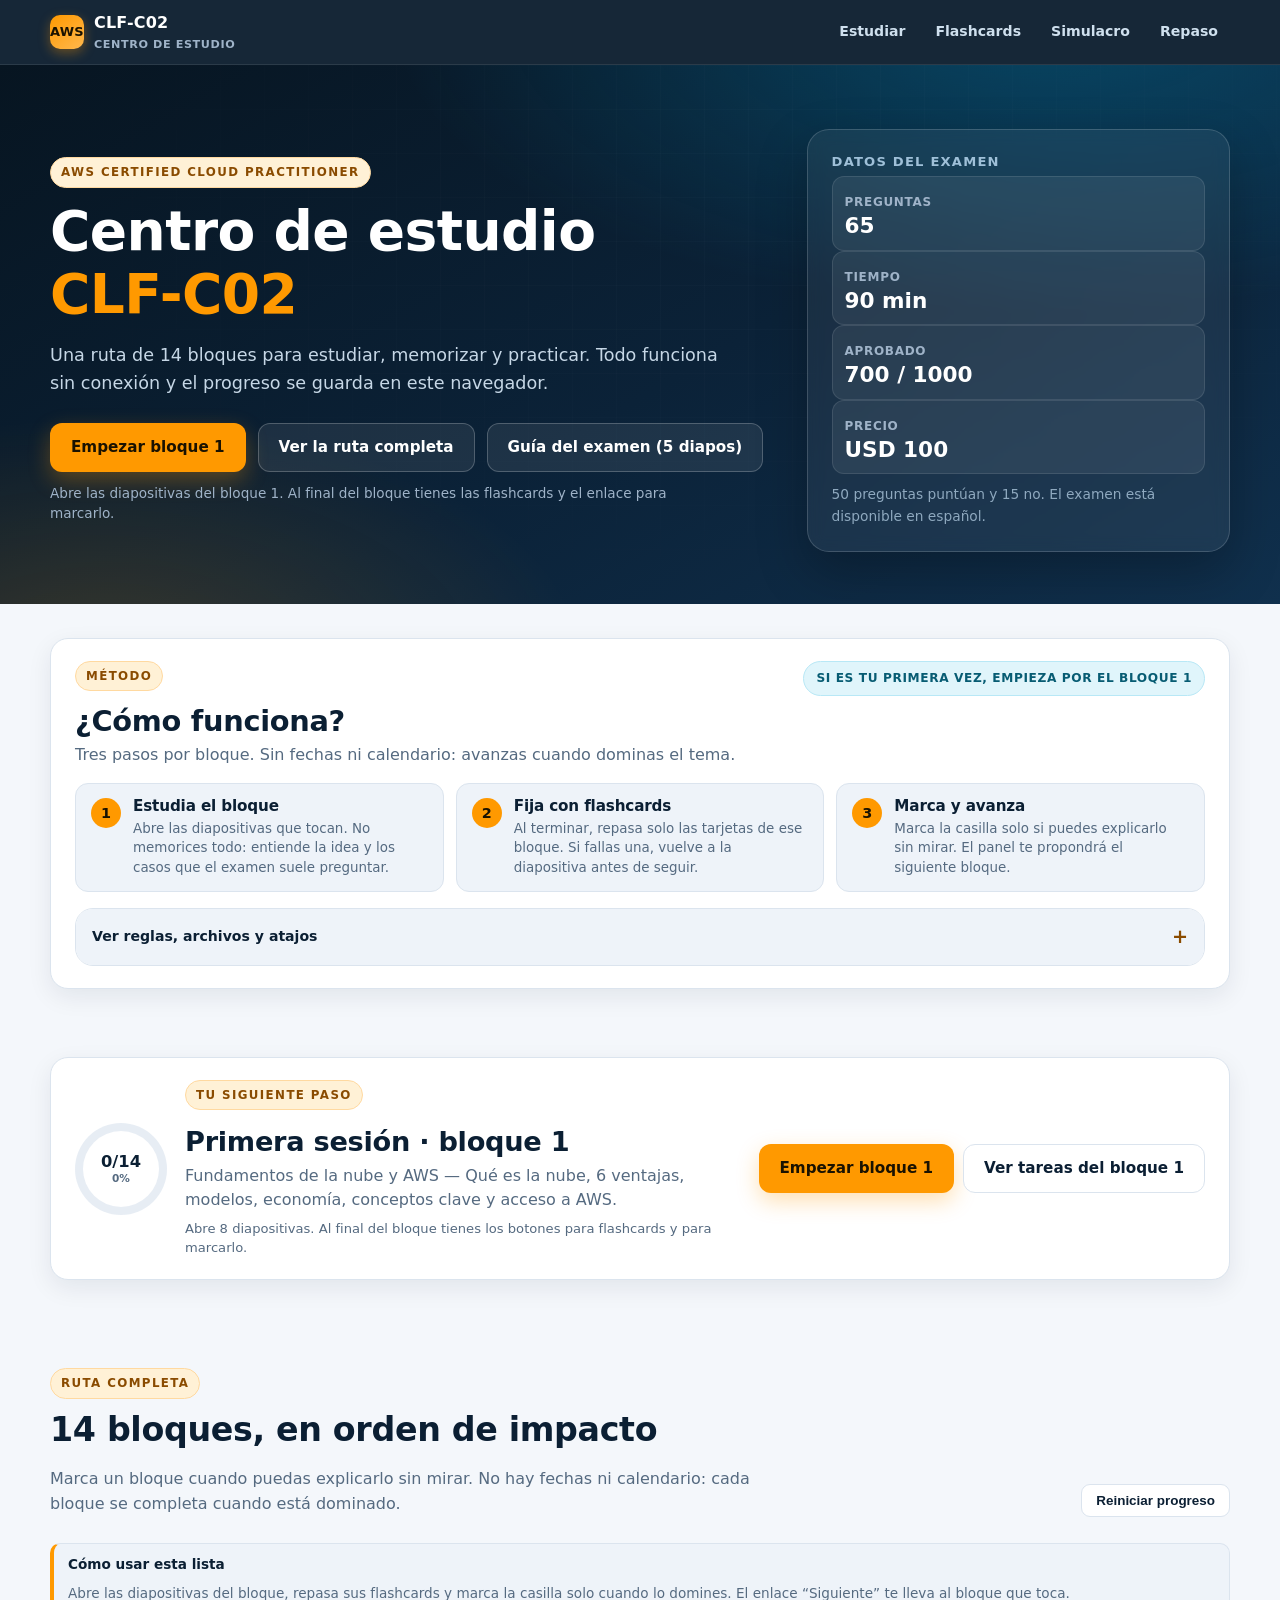
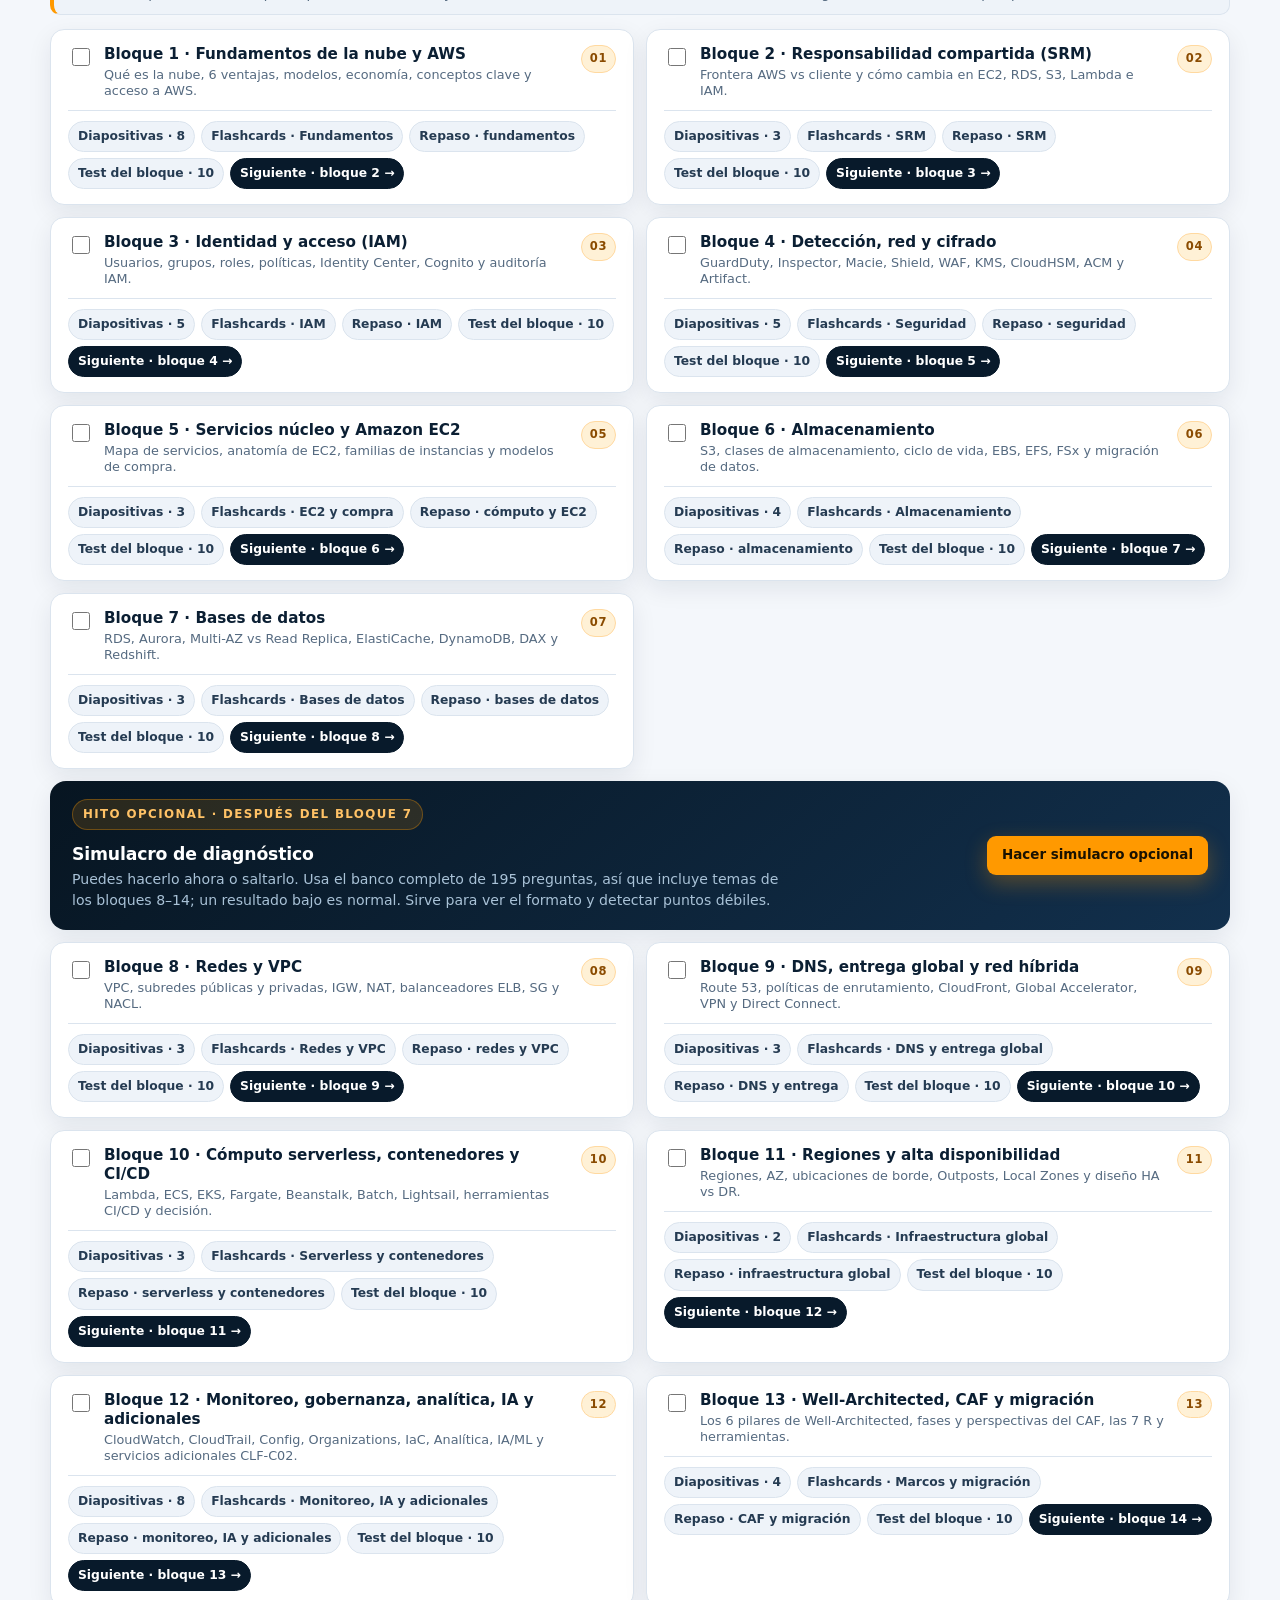
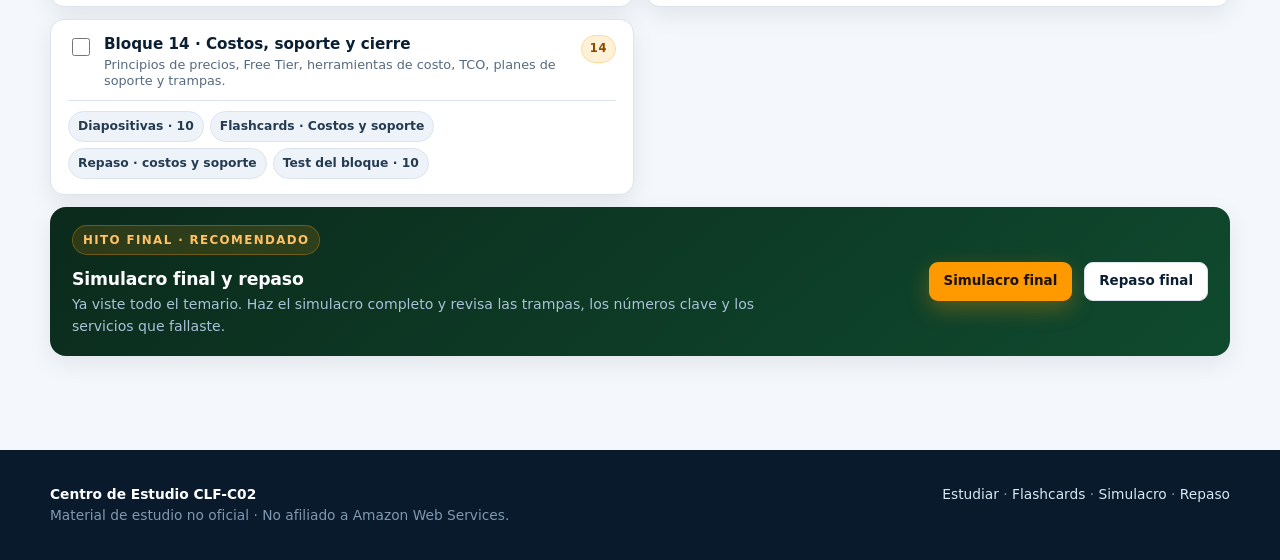
==== Inicio_Estudio_AWS.html @ 117352a3 "Centro de Estudio interactivo AWS Cloud Practitioner (CLF-C02)" ====
<!doctype html>
<html lang="es">
<head>
<meta charset="utf-8">
<meta name="viewport" content="width=device-width,initial-scale=1">
<meta http-equiv="refresh" content="0; url=contenido/index.html">
<title>Inicio · Centro de Estudio AWS Cloud Practitioner (CLF-C02)</title>
<link rel="stylesheet" href="contenido/assets/estilo.css?v=20261027d">
<script>
  window.location.replace('contenido/index.html');
</script>
</head>
<body>
<main class="container" style="min-height:80vh;display:flex;align-items:center;justify-content:center">
  <div class="card" style="max-width:520px;text-align:center;padding:36px 28px">
    <span class="pill orange" style="margin-bottom:12px">AWS Certified Cloud Practitioner · CLF-C02</span>
    <h1 style="font-size:1.6rem;margin:8px 0 10px">Centro de Estudio Interactivo</h1>
    <p class="muted" style="margin-bottom:20px">Abriendo el panel principal de estudio (14 bloques, 69 diapositivas, 156 flashcards, simulador de 195 preguntas y hoja de repaso)...</p>
    <a class="btn primary" href="contenido/index.html">Entrar al Centro de Estudio →</a>
  </div>
</main>
</body>
</html>
---- contenido/assets/estilo.css ----
/* ============================================================
   Centro de Estudio CLF-C02 · hoja de estilos compartida
   ============================================================ */
:root{
  --bg:#f4f7fb;
  --surface:#ffffff;
  --surface-2:#eef3f9;
  --ink:#0b1f33;
  --ink-2:#253b52;
  --muted:#556a80;
  --line:#dbe4ee;
  --navy:#081a2b;
  --navy-2:#0f2b45;
  --orange:#ff9900;
  --orange-soft:#fff1d6;
  --orange-ink:#8a4b00;
  --sky:#0099cc;
  --sky-soft:#e0f5fb;
  --green:#0f8a4b;
  --green-soft:#e5f7ec;
  --red:#c62828;
  --red-soft:#fdecec;
  --violet:#6d4aff;
  --violet-soft:#eeeaff;
  --shadow:0 8px 24px rgba(11,31,51,.08);
  --shadow-lg:0 24px 60px rgba(11,31,51,.16);
  --radius:18px;
  --radius-sm:12px;
  --max:1180px;
  --font:"Segoe UI",system-ui,-apple-system,"Helvetica Neue",Arial,sans-serif;
  --mono:"Cascadia Code","SFMono-Regular",Consolas,"Liberation Mono",monospace;
}
*{box-sizing:border-box}
html{scroll-behavior:smooth}
body{
  margin:0;background:var(--bg);color:var(--ink);
  font-family:var(--font);line-height:1.55;font-size:16px;
  -webkit-font-smoothing:antialiased;
}
img,svg{max-width:100%}
a{color:#00709f;text-decoration:none}
a:hover{text-decoration:underline}
p a,.card p a,.callout a{text-decoration:underline}
h1,h2,h3,h4{line-height:1.15;margin:0 0 .55em;letter-spacing:-.01em}
h1{font-size:clamp(2rem,4.5vw,3.4rem);font-weight:800}
h2{font-size:clamp(1.45rem,2.6vw,2.15rem);font-weight:800}
h3{font-size:1.12rem;font-weight:750}
p{margin:0 0 1em}
ul,ol{margin:0 0 1em;padding-left:1.25em}
li{margin:.22em 0}
strong{color:var(--ink)}
code,kbd{font-family:var(--mono);font-size:.9em;background:#eef2f7;border:1px solid var(--line);border-radius:6px;padding:.08em .35em}
kbd{box-shadow:0 1px 0 var(--line)}
::selection{background:var(--orange);color:#111}

.container{width:min(var(--max),calc(100% - 40px));margin-inline:auto}
.muted{color:var(--muted)}
.small{font-size:.86rem}
.center{text-align:center}
.nowrap{white-space:nowrap}

/* ---------- Navegación ---------- */
.topnav{
  position:sticky;top:0;z-index:60;
  background:rgba(8,26,43,.94);backdrop-filter:blur(14px);
  color:#fff;border-bottom:1px solid rgba(255,255,255,.09);
}
.topnav .container{display:flex;align-items:center;gap:22px;height:64px}
.brand{display:flex;align-items:center;gap:10px;color:#fff;font-weight:800;letter-spacing:.2px}
.brand:hover{text-decoration:none}
.brand-mark{
  width:34px;height:34px;border-radius:10px;display:grid;place-items:center;
  background:linear-gradient(145deg,var(--orange),#ffb84d);color:#1a1200;font-weight:900;font-size:13px;
  box-shadow:0 4px 12px rgba(255,153,0,.35);
}
.brand-sub{font-size:.7rem;font-weight:600;color:#9fb3c8;display:block;letter-spacing:.6px;text-transform:uppercase}
.navlinks{display:flex;gap:6px;margin-left:auto;flex-wrap:wrap}
.navlinks a{
  color:#cfe0ee;font-size:.88rem;font-weight:600;padding:8px 12px;border-radius:9px;
}
.navlinks a:hover{background:rgba(255,255,255,.08);color:#fff;text-decoration:none}
.navlinks a.active{background:var(--orange);color:#1a1200}
.nav-cta{
  background:var(--orange)!important;color:#1a1200!important;font-weight:800!important;
}
.nav-cta:hover{filter:brightness(1.06)}

/* ---------- Hero ---------- */
.hero{
  position:relative;overflow:hidden;color:#fff;
  background:
    radial-gradient(1100px 500px at 82% -10%,rgba(0,153,204,.32),transparent 60%),
    radial-gradient(800px 400px at 8% 110%,rgba(255,153,0,.18),transparent 60%),
    linear-gradient(150deg,#071521 0%,#0b2238 55%,#10304d 100%);
  padding:64px 0 52px;
}
.hero::after{
  content:"";position:absolute;inset:0;pointer-events:none;opacity:.35;
  background-image:linear-gradient(rgba(255,255,255,.045) 1px,transparent 1px),linear-gradient(90deg,rgba(255,255,255,.045) 1px,transparent 1px);
  background-size:44px 44px;
  mask-image:radial-gradient(ellipse at 60% 30%,#000 20%,transparent 75%);
}
.hero .container{position:relative;z-index:1;display:grid;grid-template-columns:1.35fr .8fr;gap:42px;align-items:center}
.hero h1{font-size:clamp(2.2rem,4.3vw,3.5rem);margin-bottom:16px}
.hero h1 .accent{color:var(--orange);white-space:nowrap}
.hero p.lead{font-size:1.1rem;color:#c6d7e6;max-width:680px}
.badge{
  display:inline-flex;align-items:center;gap:8px;padding:7px 12px;border-radius:999px;
  font-size:.76rem;font-weight:800;letter-spacing:.6px;text-transform:uppercase;
  background:rgba(255,255,255,.08);border:1px solid rgba(255,255,255,.18);color:#e9f3fb;
}
.badge.orange{background:var(--orange-soft);border-color:#ffd28a;color:var(--orange-ink)}
.badge.green{background:var(--green-soft);border-color:#b9e8cb;color:#075f34}
.badge.red{background:var(--red-soft);border-color:#f5c2c2;color:#8e1b1b}
.badge.sky{background:var(--sky-soft);border-color:#b8e8f6;color:#075c73}
.hero-actions{display:flex;gap:12px;flex-wrap:wrap;margin-top:26px}
.btn{
  display:inline-flex;align-items:center;justify-content:center;gap:9px;
  padding:12px 20px;border-radius:12px;font-weight:800;font-size:.95rem;
  border:1px solid transparent;cursor:pointer;transition:.16s ease;text-decoration:none;
}
.btn:hover{transform:translateY(-1px);text-decoration:none}
.btn-primary{background:var(--orange);color:#1a1200;box-shadow:0 8px 22px rgba(255,153,0,.3)}
.btn-primary:hover{filter:brightness(1.05)}
.btn-ghost{background:rgba(255,255,255,.08);color:#fff;border-color:rgba(255,255,255,.22)}
.btn-ghost:hover{background:rgba(255,255,255,.14)}
.btn-outline{background:#fff;color:var(--ink);border-color:var(--line)}
.btn-outline:hover{border-color:var(--sky);color:var(--sky)}
.btn-sm{padding:8px 14px;font-size:.84rem;border-radius:9px}
.btn-danger{background:var(--red-soft);color:var(--red);border-color:#f3c0c0}

/* Tarjeta examen del hero */
.exam-card{
  background:rgba(255,255,255,.06);border:1px solid rgba(255,255,255,.16);
  border-radius:22px;padding:24px;backdrop-filter:blur(8px);box-shadow:0 20px 50px rgba(0,0,0,.25);
}
.exam-card h2,.exam-card h3{color:#fff;font-size:.82rem;letter-spacing:1.2px;text-transform:uppercase;color:#9fc0d8;margin:0 0 .55em}
.exam-facts{display:grid;grid-template-columns:1fr 1fr;gap:12px;margin:14px 0 18px}
.fact{background:rgba(255,255,255,.07);border:1px solid rgba(255,255,255,.1);border-radius:12px;padding:12px}
.fact b{display:block;font-size:1.35rem;color:#fff;line-height:1.1}
.fact span{font-size:.75rem;color:#9fb3c8;text-transform:uppercase;letter-spacing:.7px;font-weight:700}
.countdown{display:flex;align-items:center;gap:10px;flex-wrap:wrap;color:#cfe0ee;font-size:.85rem;margin-top:8px}
.countdown strong{color:#fff}
.countdown input{
  background:rgba(255,255,255,.1);border:1px solid rgba(255,255,255,.2);color:#fff;
  border-radius:8px;padding:7px 9px;font-family:var(--font);font-size:.84rem;
}

/* ---------- Secciones ---------- */
.section{padding:54px 0}
.section.tight{padding:34px 0}
.section-head{display:flex;align-items:end;justify-content:space-between;gap:20px;margin-bottom:26px;flex-wrap:wrap}
.section-head p{max-width:720px;color:var(--muted);margin:0}
.eyebrow{
  display:inline-block;font-size:.74rem;font-weight:900;letter-spacing:1.4px;text-transform:uppercase;
  color:var(--orange-ink);background:var(--orange-soft);border:1px solid #ffd9a0;
  padding:5px 10px;border-radius:999px;margin-bottom:12px;
}
.eyebrow.sky{color:#075c73;background:var(--sky-soft);border-color:#b8e8f6}
.eyebrow.green{color:#075f34;background:var(--green-soft);border-color:#b9e8cb}
.eyebrow.violet{color:#3f2bb3;background:var(--violet-soft);border-color:#d3caff}

/* ---------- Tarjetas ---------- */
.grid{display:grid;gap:18px}
.card > h2{font-size:1.12rem;display:flex;align-items:center;gap:9px}
.grid-2{grid-template-columns:repeat(2,minmax(0,1fr))}
.grid-3{grid-template-columns:repeat(3,minmax(0,1fr))}
.grid-4{grid-template-columns:repeat(4,minmax(0,1fr))}
.card{
  background:var(--surface);border:1px solid var(--line);border-radius:var(--radius);
  padding:22px;box-shadow:var(--shadow);
}
.card.flat{box-shadow:none}
.card h3{display:flex;align-items:center;gap:9px;margin-bottom:8px}
.card p:last-child,.card ul:last-child{margin-bottom:0}
.card-icon{
  width:38px;height:38px;border-radius:11px;display:grid;place-items:center;font-size:1.15rem;
  background:var(--surface-2);border:1px solid var(--line);flex:0 0 auto;
}
.card-icon.orange{background:var(--orange-soft);border-color:#ffd9a0}
.card-icon.sky{background:var(--sky-soft);border-color:#b8e8f6}
.card-icon.green{background:var(--green-soft);border-color:#b9e8cb}
.card-icon.red{background:var(--red-soft);border-color:#f5c2c2}
.card-icon.violet{background:var(--violet-soft);border-color:#d3caff}

/* ---------- Métricas / dominio ---------- */
.metrics{display:grid;grid-template-columns:repeat(6,1fr);gap:12px}
.metric{
  background:var(--surface);border:1px solid var(--line);border-radius:14px;padding:16px;text-align:center;
}
.metric b{display:block;font-size:1.7rem;line-height:1.1;color:var(--ink)}
.metric span{font-size:.72rem;color:var(--muted);text-transform:uppercase;letter-spacing:.7px;font-weight:800}
.domain-row{display:grid;grid-template-columns:250px 1fr 64px;gap:14px;align-items:center;margin:12px 0}
.domain-row .label{font-weight:750;font-size:.95rem}
.domain-row .label small{display:block;color:var(--muted);font-weight:500;font-size:.78rem}
.bar{height:13px;border-radius:999px;background:#e7edf4;overflow:hidden}
.bar > span{display:block;height:100%;border-radius:999px;background:linear-gradient(90deg,var(--sky),#4cc9f0)}
.bar.orange > span{background:linear-gradient(90deg,var(--orange),#ffc266)}
.bar .w1{width:24%}.bar .w2{width:30%}.bar .w3{width:34%}.bar .w4{width:12%}
.domain-row .pct{font-weight:900;text-align:right;color:var(--ink)}

/* ---------- Progreso ---------- */
.progress-wrap{display:flex;align-items:center;gap:18px;flex-wrap:wrap}
.ring{
  --p:0;width:92px;height:92px;border-radius:50%;display:grid;place-items:center;flex:0 0 auto;
  background:conic-gradient(var(--orange) calc(var(--p)*1%),#e7edf4 0);
  position:relative;
}
.ring::before{content:"";position:absolute;inset:8px;background:var(--surface);border-radius:50%}
.ring span{position:relative;z-index:1;display:flex;flex-direction:column;align-items:center;line-height:1.05;font-weight:900;font-size:1.02rem}
.ring span small{font-size:.66rem;font-weight:800;color:var(--muted);margin-top:3px}
.checklist{display:grid;gap:8px}
.check{
  display:flex;gap:11px;align-items:flex-start;background:var(--surface);border:1px solid var(--line);
  border-radius:11px;padding:10px 12px;cursor:pointer;transition:.14s;
}
.check:hover{border-color:#b9cde3}
.check input{width:18px;height:18px;margin-top:2px;accent-color:var(--orange);flex:0 0 auto}
.check.checked{background:#f0fdf5;border-color:#b9e8cb}
.check.checked .ct{text-decoration:line-through;color:var(--muted)}
.check .ct{font-weight:650;font-size:.9rem;color:var(--ink)}
.check .cs{display:block;font-size:.76rem;color:var(--muted);font-weight:500;margin-top:2px}

/* ---------- Tablas ---------- */
.table-wrap{overflow-x:auto;border:1px solid var(--line);border-radius:14px;background:#fff;box-shadow:var(--shadow)}
table{border-collapse:collapse;width:100%;font-size:.9rem}
th,td{padding:11px 13px;text-align:left;border-bottom:1px solid var(--line);vertical-align:top}
th{background:#f2f6fb;color:var(--ink-2);font-size:.75rem;letter-spacing:.5px;text-transform:uppercase;font-weight:900}
tr:last-child td{border-bottom:none}
tbody tr:hover{background:#fafcff}
td code{white-space:nowrap}
.table-compact th,.table-compact td{padding:8px 10px;font-size:.84rem}

/* ---------- Callouts ---------- */
.callout{
  border-radius:13px;padding:14px 16px;margin:14px 0;border:1px solid var(--line);
  background:var(--surface-2);font-size:.93rem;
}
.callout b{display:block;font-size:.72rem;letter-spacing:1px;text-transform:uppercase;margin-bottom:4px}
.callout.trap{background:var(--red-soft);border-color:#f5c2c2;color:#661111}
.callout.trap b{color:var(--red)}
.callout.memo{background:var(--orange-soft);border-color:#ffd9a0;color:#5c3600}
.callout.memo b{color:var(--orange-ink)}
.callout.info{background:var(--sky-soft);border-color:#b8e8f6;color:#064a5c}
.callout.info b{color:#075c73}
.callout.ok{background:var(--green-soft);border-color:#b9e8cb;color:#064d2b}
.callout.ok b{color:#075f34}
.callout p:last-child,.callout ul:last-child{margin-bottom:0}

/* ---------- Chips / tags ---------- */
.chips{display:flex;gap:8px;flex-wrap:wrap}
.chip{
  display:inline-flex;align-items:center;gap:6px;background:var(--surface-2);border:1px solid var(--line);
  border-radius:999px;padding:5px 10px;font-size:.78rem;font-weight:700;color:var(--ink-2);
}
.chip.orange{background:var(--orange-soft);border-color:#ffd9a0;color:var(--orange-ink)}
.chip.sky{background:var(--sky-soft);border-color:#b8e8f6;color:#075c73}
.chip.green{background:var(--green-soft);border-color:#b9e8cb;color:#075f34}
.chip.red{background:var(--red-soft);border-color:#f5c2c2;color:#8e1b1b}
.chip.violet{background:var(--violet-soft);border-color:#d3caff;color:#3f2bb3}

/* ---------- Footer ---------- */
.footer{background:var(--navy);color:#a9bfd3;padding:34px 0;margin-top:40px;font-size:.86rem}
.footer .container{display:flex;justify-content:space-between;gap:20px;flex-wrap:wrap}
.footer a{color:#d8e7f3}
.footer .small{color:#7f99b0}

/* ============================================================
   ESTUDIO
   ============================================================ */
body.deck-body{background:#06131f;color:#e8f0f8;overflow:hidden;height:100vh}
.deck{height:100vh;display:flex;flex-direction:column;position:relative}
.deck-top{
  height:52px;flex:0 0 auto;display:flex;align-items:center;gap:14px;padding:0 20px;
  background:rgba(6,19,31,.92);border-bottom:1px solid rgba(255,255,255,.08);z-index:20;
}
.deck-top .brand{font-size:.9rem}
.deck-top .brand-mark{width:28px;height:28px;border-radius:8px;font-size:11px}
.deck-progress{flex:1;height:5px;background:rgba(255,255,255,.1);border-radius:999px;overflow:hidden;max-width:420px;margin-left:auto}
.deck-progress span{display:block;height:100%;background:linear-gradient(90deg,var(--orange),#ffc266);width:0;transition:width .25s}
.deck-counter{font-size:.78rem;color:#9fb3c8;font-variant-numeric:tabular-nums;min-width:66px;text-align:right}
.deck-links{display:flex;align-items:center;gap:2px}
.deck-links a{
  color:#9fb3c8;text-decoration:none;font-size:.78rem;font-weight:700;
  padding:6px 9px;border-radius:8px;transition:.15s;white-space:nowrap;
}
.deck-links a:hover{color:#fff;background:rgba(255,255,255,.08)}
.deck-links a.active{color:#ffb347;background:rgba(255,153,0,.14)}
@media (max-width:900px){.deck-links{display:none}}
.deck-top button{
  background:rgba(255,255,255,.08);border:1px solid rgba(255,255,255,.14);color:#dbe8f3;
  border-radius:8px;padding:6px 10px;font-size:.76rem;font-weight:700;cursor:pointer;
}
.deck-top button:hover{background:rgba(255,255,255,.15)}
.slides{flex:1;position:relative;overflow:hidden}
.slide{
  position:absolute;inset:0;padding:34px 46px;overflow-y:auto;
  opacity:0;visibility:hidden;transform:translateY(16px);transition:opacity .25s,transform .25s,visibility .25s;
  background:
    radial-gradient(900px 500px at 90% 0%,rgba(0,153,204,.15),transparent 60%),
    radial-gradient(700px 400px at 0% 100%,rgba(255,153,0,.09),transparent 60%),
    #071521;
}
.slide.active{opacity:1;visibility:visible;transform:none}
.slide-inner{max-width:1120px;margin:0 auto;min-height:100%;padding-bottom:24px;display:flex;flex-direction:column;justify-content:center}
.slide h1{font-size:clamp(1.9rem,3.9vw,3.4rem);color:#fff;margin-bottom:10px}
.slide h2{font-size:clamp(1.35rem,2.4vw,2.05rem);color:#fff;margin-bottom:12px}
.slide h3{color:#fff;font-size:1.05rem}
.slide p,.slide li{color:#c6d6e5;font-size:clamp(.86rem,1.15vw,1rem)}
.slide .lead{font-size:clamp(1rem,1.5vw,1.2rem);color:#a9c2d7;max-width:920px;margin-bottom:18px}
.slide .eyebrow{background:rgba(255,153,0,.14);border-color:rgba(255,153,0,.32);color:#ffc266;margin-bottom:12px}
.slide .eyebrow.sky{background:rgba(0,153,204,.14);border-color:rgba(0,153,204,.32);color:#8fe3ff}
.slide .eyebrow.green{background:rgba(15,138,75,.16);border-color:rgba(15,138,75,.35);color:#a9f0c5}
.slide .eyebrow.violet{background:rgba(109,74,255,.16);border-color:rgba(109,74,255,.35);color:#cfc4ff}
.slide .card{background:rgba(255,255,255,.055);border-color:rgba(255,255,255,.12);box-shadow:none;color:#dbe8f3}
.slide .card h3{color:#fff}
.slide .card p,.slide .card li{color:#c6d6e5}
.slide .muted{color:#8fa9bf}
.slide .callout{background:rgba(255,255,255,.05);border-color:rgba(255,255,255,.12);color:#dbe8f3}
.slide .callout.trap{background:rgba(198,40,40,.14);border-color:rgba(255,120,120,.35);color:#ffdada}
.slide .callout.trap b{color:#ff9d9d}
.slide .callout.memo{background:rgba(255,153,0,.12);border-color:rgba(255,180,60,.35);color:#ffe9c4}
.slide .callout.memo b{color:#ffc266}
.slide .callout.info{background:rgba(0,153,204,.12);border-color:rgba(0,180,230,.35);color:#d8f5ff}
.slide .callout.info b{color:#8fe3ff}
.slide .callout.ok{background:rgba(15,138,75,.14);border-color:rgba(60,200,120,.35);color:#d9ffe8}
.slide .callout.ok b{color:#a9f0c5}
.slide table{background:rgba(255,255,255,.035);color:#dbe8f3;border:1px solid rgba(255,255,255,.12);border-radius:12px;overflow:hidden;font-size:clamp(.75rem,1.02vw,.9rem)}
.slide strong{color:#fff}
.slide .pct{color:#fff}
.slide th{background:rgba(255,255,255,.08);color:#ffe0b0;border-color:rgba(255,255,255,.12)}
.slide td{border-color:rgba(255,255,255,.1)}
.slide tbody tr:hover{background:rgba(255,255,255,.045)}
.slide code{background:rgba(255,255,255,.1);border-color:rgba(255,255,255,.15);color:#ffe0b0}
.slide kbd,.flash-face.back kbd,.notes-panel kbd{background:rgba(255,255,255,.12);border-color:rgba(255,255,255,.22);color:#fff;box-shadow:none}
.slide .chip{background:rgba(255,255,255,.08);border-color:rgba(255,255,255,.15);color:#dbe8f3}
.slide .grid-2,.slide .grid-3,.slide .grid-4{gap:14px}
.slide .card{padding:16px 18px}
.slide ul.tight li{margin:.16em 0}
.slide .big-number{font-size:clamp(1.8rem,3vw,2.6rem);font-weight:900;color:var(--orange);line-height:1}
.slide .kicker{font-size:.8rem;text-transform:uppercase;letter-spacing:1.2px;color:#8fa9bf;font-weight:800;margin-bottom:4px}
.slide .two-col{display:grid;grid-template-columns:1fr 1fr;gap:22px;align-items:start}
.slide .three-col{display:grid;grid-template-columns:repeat(3,1fr);gap:14px}
.slide .flow{display:flex;align-items:center;gap:8px;flex-wrap:wrap}
.slide .flow .node{background:rgba(255,255,255,.07);border:1px solid rgba(255,255,255,.14);border-radius:10px;padding:8px 11px;font-size:.82rem;font-weight:700;color:#e8f0f8}
.slide .flow .arrow{color:var(--orange);font-weight:900}
.slide .mini-list{display:grid;grid-template-columns:repeat(2,1fr);gap:7px 18px;padding-left:0;list-style:none}
.slide .mini-list li{position:relative;padding-left:16px}
.slide .mini-list li::before{content:"";position:absolute;left:0;top:.55em;width:6px;height:6px;border-radius:50%;background:var(--orange)}
.slide .title-slide{justify-content:center}
.slide .title-slide h1{font-size:clamp(2.4rem,6vw,5rem);letter-spacing:-.03em}
.slide .title-slide .lead{font-size:clamp(1.05rem,1.7vw,1.35rem)}
.slide .cover-meta{display:flex;gap:10px;flex-wrap:wrap;margin-top:22px}
.slide .cover-meta span{border:1px solid rgba(255,255,255,.18);background:rgba(255,255,255,.06);border-radius:999px;padding:7px 12px;font-size:.78rem;color:#cfe0ee;font-weight:700}
.slide .sec-num{font-size:.78rem;font-weight:900;letter-spacing:2px;color:var(--orange);text-transform:uppercase;margin-bottom:8px}
.deck-bottom{
  height:48px;flex:0 0 auto;display:flex;align-items:center;justify-content:space-between;gap:12px;
  padding:0 20px;background:rgba(6,19,31,.92);border-top:1px solid rgba(255,255,255,.08);z-index:20;
}
.deck-bottom .hint{font-size:.72rem;color:#7f99b0}
.deck-bottom .hint kbd{background:rgba(255,255,255,.1);border-color:rgba(255,255,255,.18);color:#cfe0ee;font-size:.68rem}
.deck-nav{display:flex;gap:8px;align-items:center}
.deck-nav button{
  background:rgba(255,255,255,.08);border:1px solid rgba(255,255,255,.15);color:#e8f0f8;
  width:36px;height:32px;border-radius:8px;font-size:1rem;cursor:pointer;
}
.deck-nav button:hover{background:var(--orange);color:#111}
.deck-nav .slide-title{font-size:.78rem;color:#9fb3c8;max-width:340px;overflow:hidden;text-overflow:ellipsis;white-space:nowrap}
.overview{
  position:fixed;inset:0;z-index:100;background:rgba(4,14,24,.97);padding:30px;overflow-y:auto;display:none;
}
.overview.open{display:block}
.overview h2{color:#fff;margin-bottom:18px}
.ov-grid{display:grid;grid-template-columns:repeat(auto-fill,minmax(220px,1fr));gap:10px;max-width:1200px}
.ov-item{
  background:rgba(255,255,255,.05);border:1px solid rgba(255,255,255,.12);border-radius:10px;padding:11px 12px;
  color:#c6d6e5;cursor:pointer;font-size:.82rem;text-align:left;
}
.ov-item:hover{background:rgba(255,153,0,.16);border-color:rgba(255,153,0,.4);color:#fff}
.ov-item b{color:var(--orange);margin-right:6px}

/* ============================================================
   FLASHCARDS
   ============================================================ */
.flash-wrap{max-width:900px;margin:0 auto}
.flash-toolbar{display:flex;gap:8px;flex-wrap:wrap;align-items:center;margin-bottom:16px}
.filter-btn{
  background:#fff;border:1px solid var(--line);border-radius:999px;padding:7px 12px;
  font-size:.8rem;font-weight:750;color:var(--ink-2);cursor:pointer;
}
.filter-btn:hover{border-color:var(--sky)}
.filter-btn.active{background:var(--navy);border-color:var(--navy);color:#fff}
.flash-stats{display:flex;gap:16px;flex-wrap:wrap;margin-left:auto;font-size:.78rem;color:var(--muted)}
.flash-stats b{color:var(--ink)}
.flash-card{
  perspective:1400px;height:min(430px,52vh);margin:10px 0 16px;cursor:pointer;
}
.flash-inner{position:relative;width:100%;height:100%;transition:transform .5s cubic-bezier(.2,.8,.2,1);transform-style:preserve-3d}
.flash-card.flipped .flash-inner{transform:rotateY(180deg)}
.flash-face{
  position:absolute;inset:0;backface-visibility:hidden;border-radius:22px;border:1px solid var(--line);
  background:#fff;box-shadow:var(--shadow-lg);padding:34px;display:flex;flex-direction:column;justify-content:center;
}
.flash-face.back{transform:rotateY(180deg);background:linear-gradient(145deg,#0b2238,#12304d);border-color:#244765;color:#fff}
.flash-face.back strong{color:#fff}
.flash-topic{font-size:.72rem;font-weight:900;letter-spacing:1px;text-transform:uppercase;color:var(--orange-ink);margin-bottom:14px}
.flash-face.back .flash-topic{color:#ffc266}
.flash-q{font-size:clamp(1.15rem,2.4vw,1.55rem);font-weight:750;line-height:1.35;color:var(--ink)}
.flash-a{font-size:clamp(1rem,1.9vw,1.22rem);line-height:1.5;color:#e8f0f8}
.flash-a ul{padding-left:1.2em;margin:.5em 0 0}
.flash-a li{color:#dbe8f3}
.flash-hint{position:absolute;bottom:16px;left:0;right:0;text-align:center;font-size:.72rem;color:var(--muted)}
.flash-face.back .flash-hint{color:#8fa9bf}
.flash-actions{display:flex;gap:10px;justify-content:center;flex-wrap:wrap}
.flash-actions .btn{min-width:130px}
.flash-progress{height:8px;background:#e7edf4;border-radius:999px;overflow:hidden;margin:4px 0 14px}
.flash-progress span{display:block;height:100%;background:linear-gradient(90deg,var(--orange),#ffc266);width:0;transition:width .25s}
.flash-empty{text-align:center;padding:60px 20px;background:#fff;border:1px dashed var(--line);border-radius:16px;color:var(--muted)}

/* ============================================================
   EXAMEN
   ============================================================ */
.exam-shell{max-width:1040px;margin:0 auto}
.exam-top{
  display:flex;justify-content:space-between;gap:14px;align-items:center;flex-wrap:wrap;
  background:#fff;border:1px solid var(--line);border-radius:14px;padding:14px 18px;margin-bottom:16px;box-shadow:var(--shadow);
}
.exam-top .timer{font-family:var(--mono);font-size:1.35rem;font-weight:800;color:var(--ink)}
.exam-top .timer.warn{color:var(--red)}
.exam-layout{display:grid;grid-template-columns:1fr 240px;gap:18px;align-items:start}
.q-card{background:#fff;border:1px solid var(--line);border-radius:18px;padding:26px;box-shadow:var(--shadow);min-height:440px}
.q-meta{display:flex;gap:8px;flex-wrap:wrap;margin-bottom:14px}
.q-text{font-size:1.15rem;font-weight:750;line-height:1.4;margin-bottom:18px;color:var(--ink)}
.opts{display:grid;gap:9px}
.opt{
  display:flex;gap:12px;align-items:flex-start;border:1px solid var(--line);border-radius:12px;padding:12px 14px;
  cursor:pointer;transition:.13s;background:#fff;font-size:.94rem;
}
.opt:hover{border-color:#b9cde3;background:#fbfdff}
.opt input{width:18px;height:18px;margin-top:2px;accent-color:var(--orange);flex:0 0 auto}
.opt.selected{border-color:var(--orange);background:var(--orange-soft);box-shadow:0 0 0 2px rgba(255,153,0,.15)}
.opt.correct{border-color:var(--green);background:var(--green-soft)}
.opt.incorrect{border-color:var(--red);background:var(--red-soft)}
.opt .letter{font-weight:900;color:var(--muted);min-width:18px}
.exam-nav{display:flex;justify-content:space-between;gap:10px;margin-top:18px;flex-wrap:wrap}
.palette{background:#fff;border:1px solid var(--line);border-radius:16px;padding:16px;box-shadow:var(--shadow);position:sticky;top:80px}
.palette h4{font-size:.75rem;text-transform:uppercase;letter-spacing:.8px;color:var(--muted);margin:0 0 10px}
.palette-grid{display:grid;grid-template-columns:repeat(5,1fr);gap:6px}
.pbtn{
  aspect-ratio:1;border:1px solid var(--line);border-radius:8px;background:#fff;font-size:.75rem;font-weight:800;
  color:var(--ink-2);cursor:pointer;
}
.pbtn:hover{border-color:var(--sky)}
.pbtn.answered{background:var(--sky-soft);border-color:#9fdcf0;color:#075c73}
.pbtn.flagged{box-shadow:inset 0 0 0 2px var(--orange)}
.pbtn.current{background:var(--navy);border-color:var(--navy);color:#fff}
.legend{display:grid;gap:5px;margin-top:12px;font-size:.72rem;color:var(--muted)}
.legend span{display:flex;align-items:center;gap:7px}
.legend i{width:12px;height:12px;border-radius:3px;display:inline-block;border:1px solid var(--line);background:#fff}
.legend i.a{background:var(--sky-soft);border-color:#9fdcf0}
.legend i.f{box-shadow:inset 0 0 0 2px var(--orange)}
.legend i.c{background:var(--navy);border-color:var(--navy)}
.exam-result{background:#fff;border:1px solid var(--line);border-radius:20px;padding:30px;box-shadow:var(--shadow-lg);text-align:center}
.score-big{font-size:clamp(3rem,7vw,5rem);font-weight:900;line-height:1;color:var(--ink);margin:10px 0}
.score-big.pass{color:var(--green)}
.score-big.fail{color:var(--red)}
.result-grid{display:grid;grid-template-columns:repeat(4,1fr);gap:10px;margin:22px 0}
.result-grid div{background:var(--surface-2);border-radius:12px;padding:12px}
.result-grid b{display:block;font-size:1.3rem}
.result-grid span{font-size:.72rem;color:var(--muted);text-transform:uppercase;letter-spacing:.5px;font-weight:800}
.review-list{display:grid;gap:12px;text-align:left;margin-top:22px}
.review-item{border:1px solid var(--line);border-radius:12px;padding:14px 16px;background:#fff}
.review-item.bad{border-left:5px solid var(--red)}
.review-item.good{border-left:5px solid var(--green)}
.review-item .rq{font-weight:750;margin-bottom:5px}
.review-item .ra{font-size:.86rem;color:var(--muted)}
.review-item .rx{font-size:.85rem;margin-top:6px;color:var(--ink-2)}
.review-item ul{margin:6px 0 0;padding-left:1.2em}

/* ============================================================
   REPASO
   ============================================================ */
.cheat{max-width:1120px;margin:0 auto}
.cheat-hero{background:linear-gradient(140deg,#071521,#12304d);color:#fff;padding:38px 0 30px;margin-bottom:26px}
.cheat-hero h1{margin-bottom:8px}
.cheat-hero p{color:#b9cfdf;margin:0}
.cheat-section{background:#fff;border:1px solid var(--line);border-radius:16px;padding:20px 22px;margin:18px 0;box-shadow:var(--shadow);break-inside:avoid}
.cheat-section h2{font-size:1.25rem;margin-bottom:12px;display:flex;align-items:center;gap:9px}
.cheat-section h2 .n{font-size:.75rem;background:var(--orange);color:#1a1200;border-radius:8px;padding:3px 8px;font-weight:900}
.cheat-section table{font-size:.82rem}
.cheat-section th,.cheat-section td{padding:7px 9px}
.cheat-section ul{margin-bottom:0}
.cheat-cols{columns:2;column-gap:26px}
.cheat-cols li{break-inside:avoid}
.kbd-list{display:grid;grid-template-columns:repeat(2,minmax(0,1fr));gap:7px 18px;padding-left:0;list-style:none}
.kbd-list li{padding-left:16px;position:relative}
.kbd-list li::before{content:"";position:absolute;left:0;top:.55em;width:6px;height:6px;border-radius:50%;background:var(--orange)}
.print-only{display:none}

/* ---------- Utilidades ---------- */
.mt0{margin-top:0}.mt1{margin-top:8px}.mt2{margin-top:16px}.mt3{margin-top:26px}.mt4{margin-top:40px}
.mb0{margin-bottom:0}.mb1{margin-bottom:8px}.mb2{margin-bottom:16px}
.flex{display:flex;gap:12px;flex-wrap:wrap;align-items:center}
.between{justify-content:space-between}
.hr{height:1px;background:var(--line);margin:24px 0}
.anchor{scroll-margin-top:80px}
.hidden{display:none!important}

/* ---------- Responsive ---------- */
@media (max-width:980px){
  .hero .container{grid-template-columns:1fr}
  .metrics{grid-template-columns:repeat(3,1fr)}
  .grid-4{grid-template-columns:repeat(2,minmax(0,1fr))}
  .grid-3{grid-template-columns:repeat(2,minmax(0,1fr))}
  .exam-layout{grid-template-columns:1fr}
  .palette{position:static;order:-1}
  .palette-grid{grid-template-columns:repeat(10,1fr)}
  .result-grid{grid-template-columns:repeat(2,1fr)}
  .topnav .container{height:auto;padding:10px 0;flex-wrap:wrap}
  .navlinks{width:100%;margin-left:0}
  .brand-sub{display:none}
}
@media (max-width:700px){
  .container{width:min(var(--max),calc(100% - 26px))}
  .hero{padding:40px 0 34px}
  .section{padding:36px 0}
  .grid-2,.grid-3,.grid-4{grid-template-columns:1fr}
  .metrics{grid-template-columns:repeat(2,1fr)}
  .domain-row{grid-template-columns:1fr;gap:6px}
  .domain-row .pct{text-align:left}
  .slide{padding:22px 20px}
  .slide .two-col,.slide .three-col{grid-template-columns:1fr}
  .slide .mini-list{grid-template-columns:1fr}
  .deck-top .brand-sub{display:none}
  .deck-progress{max-width:120px}
  .deck-bottom .hint{display:none}
  .flash-card{height:60vh}
  .flash-face{padding:22px}
  .cheat-cols{columns:1}
  .kbd-list{grid-template-columns:1fr}
  .result-grid{grid-template-columns:1fr 1fr}
}

/* ---------- Impresión ---------- */
@media print{
  body{background:#fff;color:#000;font-size:11px}
  .topnav,.footer,.no-print,.hero-actions,.countdown{display:none!important}
  .cheat-hero{background:#fff;color:#000;padding:0 0 12px;border-bottom:2px solid #000}
  .cheat-hero p{color:#333}
  .cheat-section{box-shadow:none;border:1px solid #bbb;break-inside:avoid;page-break-inside:avoid;margin:10px 0;padding:12px 14px}
  .cheat-section h2{font-size:1rem}
  .cheat-section table{font-size:9.5px}
  .cheat-section th,.cheat-section td{padding:4px 6px}
  .print-only{display:block}
  a{color:#000;text-decoration:none}
  .container{width:100%;max-width:none}
}

/* ============================================================
   EXTRAS DE LA SUITE
   ============================================================ */
.notes-panel{
  position:fixed;left:0;right:0;bottom:48px;max-height:38vh;overflow:auto;z-index:80;display:none;
  background:rgba(3,12,20,.97);border-top:1px solid rgba(255,255,255,.16);
  padding:16px 24px;color:#dbe8f3;box-shadow:0 -20px 50px rgba(0,0,0,.4);
}
.notes-panel.open{display:block}
.notes-panel h4{margin:0 0 6px;color:var(--orange);font-size:.75rem;letter-spacing:1.2px;text-transform:uppercase}
.notes-panel p{margin:0;color:#c6d6e5;font-size:.92rem;max-width:1000px}
.notes-panel .keys{color:#8fa9bf;font-size:.75rem;margin-top:8px}

.flag-btn{
  background:#fff;border:1px solid var(--line);border-radius:9px;padding:7px 11px;
  font-size:.8rem;font-weight:750;color:var(--ink-2);cursor:pointer;
}
.flag-btn:hover{border-color:var(--sky)}
.flag-btn.on{background:var(--orange-soft);border-color:#ffd28a;color:var(--orange-ink)}

.exam-start{max-width:800px;margin:24px auto}
.exam-start .facts{display:grid;grid-template-columns:repeat(3,1fr);gap:10px;margin:18px 0}
.exam-start .facts div{background:var(--surface-2);padding:12px;border-radius:11px;text-align:center}
.exam-start .facts b{display:block;font-size:1.3rem}
.exam-start .facts span{font-size:.7rem;text-transform:uppercase;letter-spacing:.6px;color:var(--muted);font-weight:800}
@media (max-width:700px){.exam-start .facts{grid-template-columns:1fr}}

.review-tools{display:flex;gap:8px;justify-content:center;flex-wrap:wrap;margin:16px 0}
.q-num{font-size:.75rem;font-weight:900;letter-spacing:.8px;text-transform:uppercase;color:var(--muted)}
.src-list{font-size:.86rem;color:var(--muted)}
.src-list li{margin:.35em 0}
.exam-layout .q-card{display:flex;flex-direction:column}
.exam-layout .q-card .exam-nav{margin-top:auto;padding-top:18px}
.review-item .tag{display:inline-block;font-size:.68rem;font-weight:900;letter-spacing:.5px;text-transform:uppercase;padding:2px 7px;border-radius:999px;background:var(--surface-2);color:var(--muted);margin-left:6px;vertical-align:middle}
.review-item.bad .tag{background:var(--red-soft);color:var(--red)}
.review-item.good .tag{background:var(--green-soft);color:var(--green)}
.legend-inline{display:flex;gap:14px;flex-wrap:wrap;font-size:.8rem;color:var(--muted);margin-top:8px}
.legend-inline b{color:var(--ink)}
.hero .exam-card .countdown input{max-width:160px}
@media print{.notes-panel{display:none!important}}

/* ---------- Index: Hoy, ruta y cómo funciona ---------- */
.today-card{
  display:grid;grid-template-columns:1fr auto;gap:22px;align-items:center;
  background:var(--surface);border:1px solid var(--line);border-radius:var(--radius);
  padding:22px 24px;box-shadow:var(--shadow);
}
.today-card .progress-wrap{min-width:0;flex-wrap:nowrap}
.today-copy{min-width:0;flex:1}
.today-copy h2{font-size:clamp(1.25rem,2.3vw,1.7rem);margin:4px 0 6px}
.today-copy p{margin:0;color:var(--muted);max-width:760px}
.today-actions{display:flex;gap:9px;flex-wrap:wrap;justify-content:flex-end}
.route{display:grid;grid-template-columns:repeat(2,minmax(0,1fr));gap:12px}
.block{
  background:var(--surface);border:1px solid var(--line);border-radius:14px;
  padding:15px 17px;box-shadow:var(--shadow);transition:border-color .15s,background .15s;
}
.block:has(.check.checked){border-color:#b9e8cb;background:#fbfffc}
.block-head{display:flex;gap:12px;align-items:flex-start;justify-content:space-between}
.block .check{flex:1;background:transparent;border:0;padding:0;cursor:pointer}
.block .check:hover{border:0}
.block .check input{margin-top:3px}
.block .check .ct{font-size:.95rem;line-height:1.25}
.block .check .cs{font-size:.8rem;margin-top:3px}
.block-num{
  flex:0 0 auto;font-size:.72rem;font-weight:900;letter-spacing:.6px;
  color:var(--orange-ink);background:var(--orange-soft);border:1px solid #ffd9a0;
  border-radius:999px;padding:4px 8px;
}
.block-tasks{
  display:flex;flex-wrap:wrap;gap:6px;margin-top:11px;padding-top:10px;
  border-top:1px solid var(--line);
}
.block-tasks a{
  font-size:.77rem;font-weight:750;color:var(--ink-2);text-decoration:none;
  background:var(--surface-2);border:1px solid var(--line);border-radius:999px;padding:5px 9px;
}
.block-tasks a:hover{background:var(--orange-soft);border-color:#ffd9a0;color:var(--orange-ink)}
.milestone{
  grid-column:1/-1;display:flex;align-items:center;justify-content:space-between;gap:18px;
  background:linear-gradient(140deg,#071521,#12304d);color:#dbe8f3;border-radius:16px;
  padding:18px 22px;box-shadow:var(--shadow);
}
.milestone h3{color:#fff;margin:3px 0 4px;font-size:1.08rem}
.milestone p{margin:0;color:#a9c2d7;font-size:.88rem;max-width:720px}
.milestone .eyebrow{background:rgba(255,153,0,.14);border-color:rgba(255,153,0,.32);color:#ffc266}
.milestone.final{background:linear-gradient(140deg,#0b2a1c,#0f4a2e)}
.how{
  background:var(--surface);border:1px solid var(--line);border-radius:var(--radius);
  box-shadow:var(--shadow);padding:0;overflow:hidden;
}
.how summary{
  cursor:pointer;list-style:none;padding:17px 22px;font-weight:800;font-size:1rem;
  display:flex;align-items:center;gap:10px;
}
.how summary::-webkit-details-marker{display:none}
.how summary::after{content:"+";margin-left:auto;color:var(--orange-ink);font-size:1.2rem;font-weight:900}
.how[open] summary::after{content:"–"}
.how[open] summary{border-bottom:1px solid var(--line);background:#f8fbff}
.how-body{padding:20px 22px 22px}
.how-grid{display:grid;grid-template-columns:repeat(3,minmax(0,1fr));gap:16px;margin-bottom:18px}
.how-grid h3{margin:0 0 5px;font-size:.98rem}
.how-grid p{margin:0;color:var(--muted);font-size:.88rem}
.how-body > h3{font-size:.95rem;margin:16px 0 7px}
.how-body ul{margin:0;padding-left:1.2em}
.how-body li{margin:.3em 0;font-size:.9rem}
.file-map code{white-space:nowrap}
@media (max-width:980px){
  .today-card{grid-template-columns:1fr}
  .today-actions{justify-content:flex-start}
  .route{grid-template-columns:1fr}
  .how-grid{grid-template-columns:1fr}
  .milestone{flex-direction:column;align-items:flex-start}
}

/* ============================================================
   FASE 1 · Flujo guiado, checkpoints y pausa
   ============================================================ */
.hero-help{margin:12px 0 0;color:#9fb3c8;font-size:.85rem;max-width:660px;line-height:1.45}
.how-strip{
  background:var(--surface);border:1px solid var(--line);border-radius:var(--radius);
  box-shadow:var(--shadow);padding:22px 24px;
}
.how-head{display:flex;justify-content:space-between;gap:18px;align-items:flex-start;flex-wrap:wrap;margin-bottom:16px}
.how-head h2{margin:2px 0 4px;font-size:clamp(1.35rem,2.4vw,1.8rem)}
.how-head p{margin:0;color:var(--muted);max-width:720px}
.how-steps{display:grid;grid-template-columns:repeat(3,minmax(0,1fr));gap:12px}
.how-step{display:flex;gap:12px;align-items:flex-start;background:var(--surface-2);border:1px solid var(--line);border-radius:13px;padding:14px 15px}
.how-step .n{
  flex:0 0 auto;width:30px;height:30px;border-radius:50%;background:var(--orange);color:#1a1200;
  font-weight:900;display:grid;place-items:center;font-size:.9rem;
}
.how-step h3{margin:0 0 3px;font-size:.95rem}
.how-step p{margin:0;color:var(--muted);font-size:.84rem;line-height:1.45}
.how-strip .how{margin-top:16px;box-shadow:none}
.how-strip .how summary{padding:13px 16px;font-size:.88rem;background:var(--surface-2);border-radius:10px}
.how-strip .how[open] summary{border-radius:10px 10px 0 0;border-bottom:1px solid var(--line)}
.how-strip .how-body{padding:16px}
.today-help{margin:6px 0 0!important;color:var(--muted)!important;font-size:.82rem!important;line-height:1.45}
.route-help{
  display:flex;gap:8px;flex-wrap:wrap;align-items:baseline;
  background:var(--surface-2);border:1px solid var(--line);border-left:4px solid var(--orange);
  border-radius:10px;padding:10px 14px;margin:0 0 14px;font-size:.85rem;color:var(--muted);
}
.route-help b{color:var(--ink)}
.block-focus{
  border-color:var(--orange);background:#fffdf8;
  box-shadow:0 0 0 3px rgba(255,153,0,.18),var(--shadow);
}
.block-focus .block-num{background:var(--orange);color:#1a1200;border-color:var(--orange)}
.block-tasks a.next{background:var(--navy);border-color:var(--navy);color:#fff}
.block-tasks a.next:hover{background:var(--orange);border-color:var(--orange);color:#1a1200}

/* Contexto de bloque en el deck */
.deck-context{display:flex;align-items:center;gap:10px;min-width:0;flex:1}
.deck-block{
  display:inline-flex;align-items:center;gap:6px;max-width:min(380px,38vw);
  background:rgba(255,153,0,.14);border:1px solid rgba(255,153,0,.32);color:#ffc266;
  border-radius:999px;padding:4px 9px;font-size:.72rem;font-weight:800;white-space:nowrap;
}
.deck-block > span:first-child{overflow:hidden;text-overflow:ellipsis;white-space:nowrap;max-width:310px}
.deck-block-pos{
  background:rgba(255,255,255,.14);border-radius:999px;padding:1px 6px;
  font-size:.66rem;color:#fff;font-variant-numeric:tabular-nums;
}
.ov-block{
  display:block;margin-top:5px;color:var(--orange);font-size:.66rem;font-weight:900;
  letter-spacing:.5px;text-transform:uppercase;
}

/* Checkpoint al final de cada bloque */
.block-end{
  margin-top:22px;padding:16px 18px;border:1px solid rgba(255,153,0,.35);border-radius:14px;
  background:linear-gradient(135deg,rgba(255,153,0,.12),rgba(0,153,204,.08));
}
.be-eyebrow{
  display:inline-block;font-size:.68rem;font-weight:900;letter-spacing:1px;
  text-transform:uppercase;color:#ffc266;margin-bottom:4px;
}
.block-end h3{margin:0 0 5px;font-size:1.02rem;color:#fff}
.block-end p{margin:0;color:#c6d6e5;font-size:.85rem;line-height:1.45}
.be-actions{display:flex;gap:7px;flex-wrap:wrap;margin-top:12px}
.be-btn{
  display:inline-flex;align-items:center;gap:5px;text-decoration:none;font-size:.77rem;font-weight:800;
  color:#e8f0f8;background:rgba(255,255,255,.09);border:1px solid rgba(255,255,255,.18);
  border-radius:999px;padding:7px 11px;
}
.be-btn:hover{background:rgba(255,255,255,.18);border-color:rgba(255,255,255,.3);color:#fff}
.be-btn.primary{background:var(--orange);border-color:var(--orange);color:#1a1200}
.be-btn.primary:hover{background:#ffb347;border-color:#ffb347;color:#111}
.be-btn.next{background:rgba(0,180,230,.18);border-color:rgba(0,180,230,.42);color:#c9f4ff}

/* Mazo de flashcards filtrado por bloque */
.flash-scope{
  display:flex;justify-content:space-between;gap:12px;align-items:center;flex-wrap:wrap;
  background:#fff8ec;border:1px solid #ffd9a0;border-radius:12px;padding:10px 14px;
  margin-bottom:14px;font-size:.85rem;color:var(--orange-ink);
}
.flash-scope b{display:block;font-size:.9rem}
.flash-scope span{display:block;color:var(--muted);font-size:.78rem;margin-top:2px}

/* Pausa del simulacro */
.timer-wrap{display:flex;align-items:center;gap:8px;flex-wrap:wrap}
.exam-top .timer.paused{color:var(--orange-ink)}
.pause-btn{
  background:#fff;border:1px solid var(--line);border-radius:9px;padding:7px 11px;
  font-size:.8rem;font-weight:800;color:var(--ink-2);cursor:pointer;
}
.pause-btn:hover{border-color:var(--sky)}
.pause-btn.on{background:var(--orange-soft);border-color:#ffd28a;color:var(--orange-ink)}
.pause-banner{
  display:flex;align-items:center;justify-content:space-between;gap:12px;flex-wrap:wrap;
  background:#fff8ec;border:1px solid #ffd9a0;border-radius:12px;padding:10px 14px;
  margin-bottom:16px;color:var(--orange-ink);font-size:.85rem;
}
.pause-banner strong{display:block;font-size:.92rem}
.pause-banner span{color:var(--muted);font-size:.8rem}

/* Reanudar intento guardado */
.resume-box{
  background:#f2fbff;border:1px solid #b8e8f6;border-radius:14px;padding:14px 16px;margin:16px 0;
}
.resume-box h3{margin:0 0 4px;font-size:1rem}
.resume-box p{margin:0;color:var(--muted);font-size:.84rem}
.resume-actions{display:flex;gap:8px;flex-wrap:wrap;margin-top:10px}

/* Filtros del resultado */
.review-tools .filter-btn{font-size:.78rem}
.review-tools .filter-btn.active{background:var(--navy);border-color:var(--navy);color:#fff}
.review-summary{text-align:center;color:var(--muted);font-size:.8rem;margin:-4px 0 10px}
.review-item.blank{border-left:5px solid var(--orange)}
.review-item.blank .tag{background:var(--orange-soft);color:var(--orange-ink)}

@media (max-width:980px){
  .how-steps{grid-template-columns:1fr}
  .deck-block{max-width:270px}
}
@media (max-width:700px){
  .how-strip{padding:18px}
  .today-card .progress-wrap{flex-wrap:wrap}
  .deck-context .slide-title{display:none}
  .deck-block{max-width:180px}
  .deck-block > span:first-child{max-width:120px}
  .route-help{display:block}
  .block-end{padding:14px}
  .pause-banner{align-items:flex-start}
}
@media (max-width:600px){
  .deck-top{padding:0 12px;gap:8px}
  .deck-progress{display:none}
  .deck-top button{padding:6px 8px;font-size:.7rem}
  .deck-counter{min-width:52px;font-size:.72rem}
}
@media (max-width:420px){
  .deck-top .brand > span:last-child{display:none}
}

.review-item .tag-link{text-decoration:none;background:var(--sky-soft)!important;color:#075c73!important;border:1px solid #b8e8f6}
.review-item .tag-link:hover{background:var(--orange-soft)!important;color:var(--orange-ink)!important;border-color:#ffd9a0;text-decoration:none}

/* ---------- Modal interactivo al terminar cada bloque ---------- */
.deck-nav button.end-block-btn{
  width:auto;padding:0 12px;font-size:.78rem;font-weight:800;
  background:var(--orange);border-color:var(--orange);color:#1a1200;
}
.deck-nav button.end-block-btn:hover{background:#ffb347;color:#111}
.block-modal-backdrop{
  position:fixed;inset:0;z-index:120;background:rgba(4,12,22,.82);
  backdrop-filter:blur(4px);display:none;align-items:center;justify-content:center;padding:20px;
}
.block-modal-backdrop.open{display:flex}
.block-modal{
  width:100%;max-width:620px;background:#0b1f31;border:1px solid rgba(255,153,0,.42);
  border-radius:18px;padding:24px 26px;box-shadow:0 24px 60px rgba(0,0,0,.55);color:#e8f0f8;
}
.block-modal h2{margin:4px 0 8px;font-size:1.35rem;color:#fff}
.block-modal p{margin:0 0 16px;color:#b8cde0;font-size:.88rem;line-height:1.5}
.bm-actions{display:grid;gap:10px;margin-bottom:18px}
.bm-card{
  display:flex;flex-direction:column;gap:3px;padding:12px 15px;border-radius:12px;
  background:rgba(255,255,255,.06);border:1px solid rgba(255,255,255,.14);
  color:#e8f0f8;text-decoration:none;transition:.15s;
}
.bm-card:hover{background:rgba(255,255,255,.12);border-color:rgba(255,255,255,.28);text-decoration:none;transform:translateY(-1px)}
.bm-card strong{font-size:.92rem;color:#fff}
.bm-card span{font-size:.78rem;color:#9fb6cc}
.bm-card.primary{
  background:linear-gradient(135deg,rgba(255,153,0,.22),rgba(255,153,0,.1));
  border-color:var(--orange);
}
.bm-card.primary strong{color:#ffc266}
.bm-card.primary:hover{background:rgba(255,153,0,.28)}
.bm-footer{
  display:flex;justify-content:space-between;align-items:center;gap:10px;flex-wrap:wrap;
  padding-top:14px;border-top:1px solid rgba(255,255,255,.1);
}
.bm-stay{
  background:transparent;border:1px solid rgba(255,255,255,.2);color:#b8cde0;
  border-radius:9px;padding:8px 12px;font-size:.8rem;font-weight:700;cursor:pointer;
}
.bm-stay:hover{background:rgba(255,255,255,.08);color:#fff}
.bm-continue{
  background:rgba(0,180,230,.18);border:1px solid rgba(0,180,230,.45);color:#c9f4ff;
  border-radius:9px;padding:8px 14px;font-size:.82rem;font-weight:800;cursor:pointer;
}
.bm-continue:hover{background:var(--orange);border-color:var(--orange);color:#1a1200}
button.be-btn{cursor:pointer;font-family:inherit}
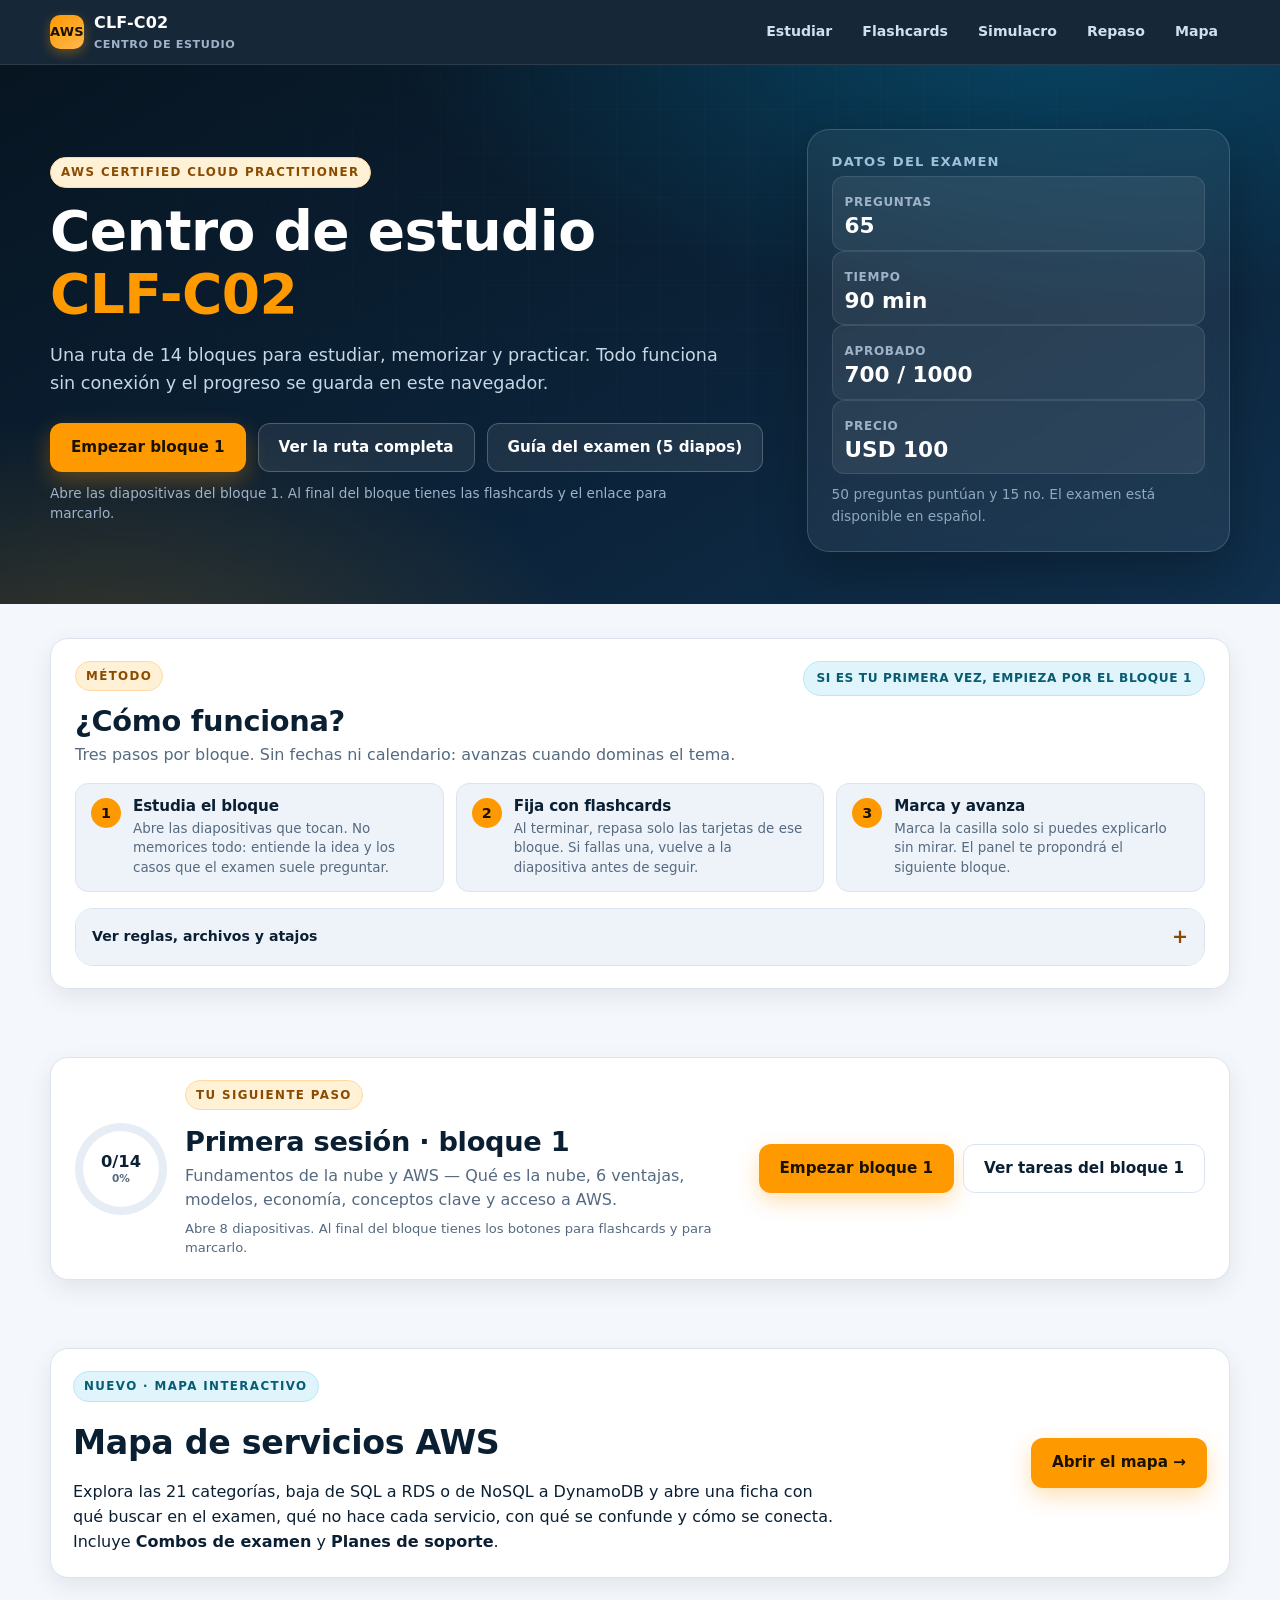
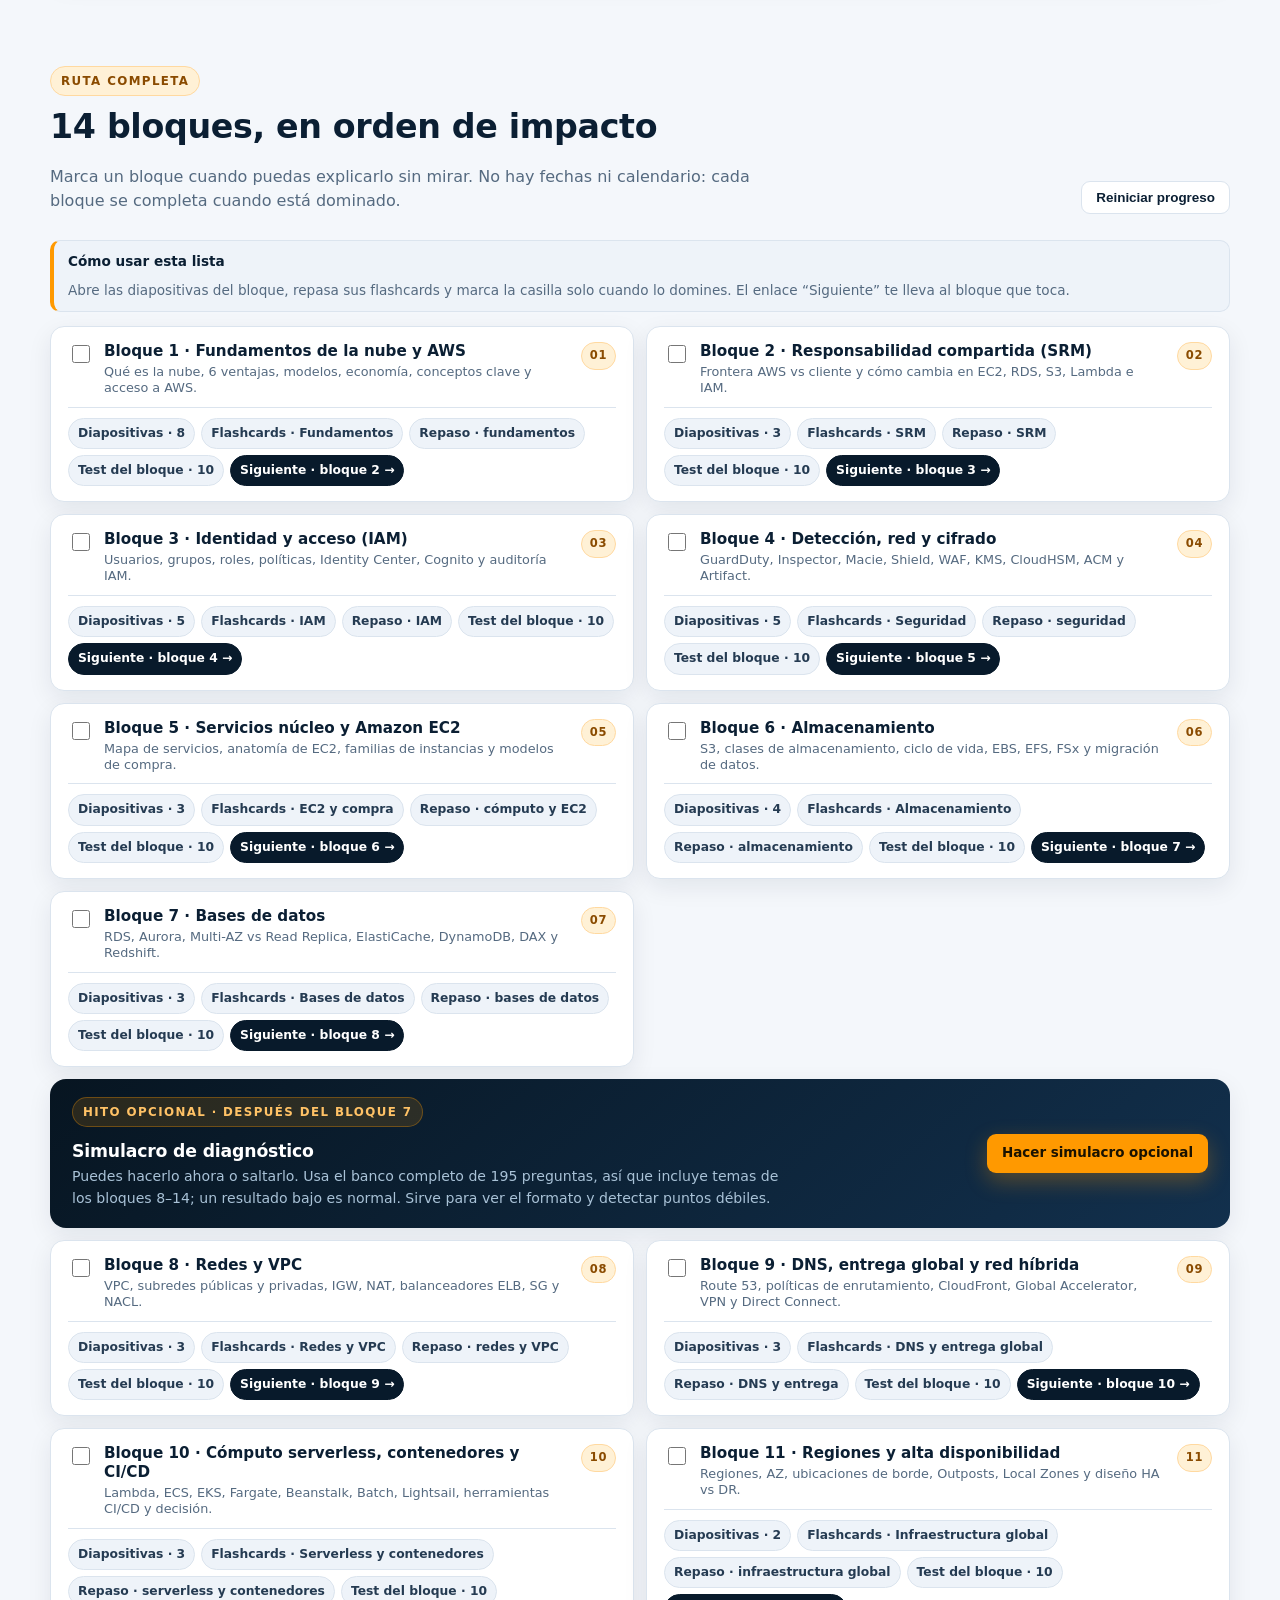
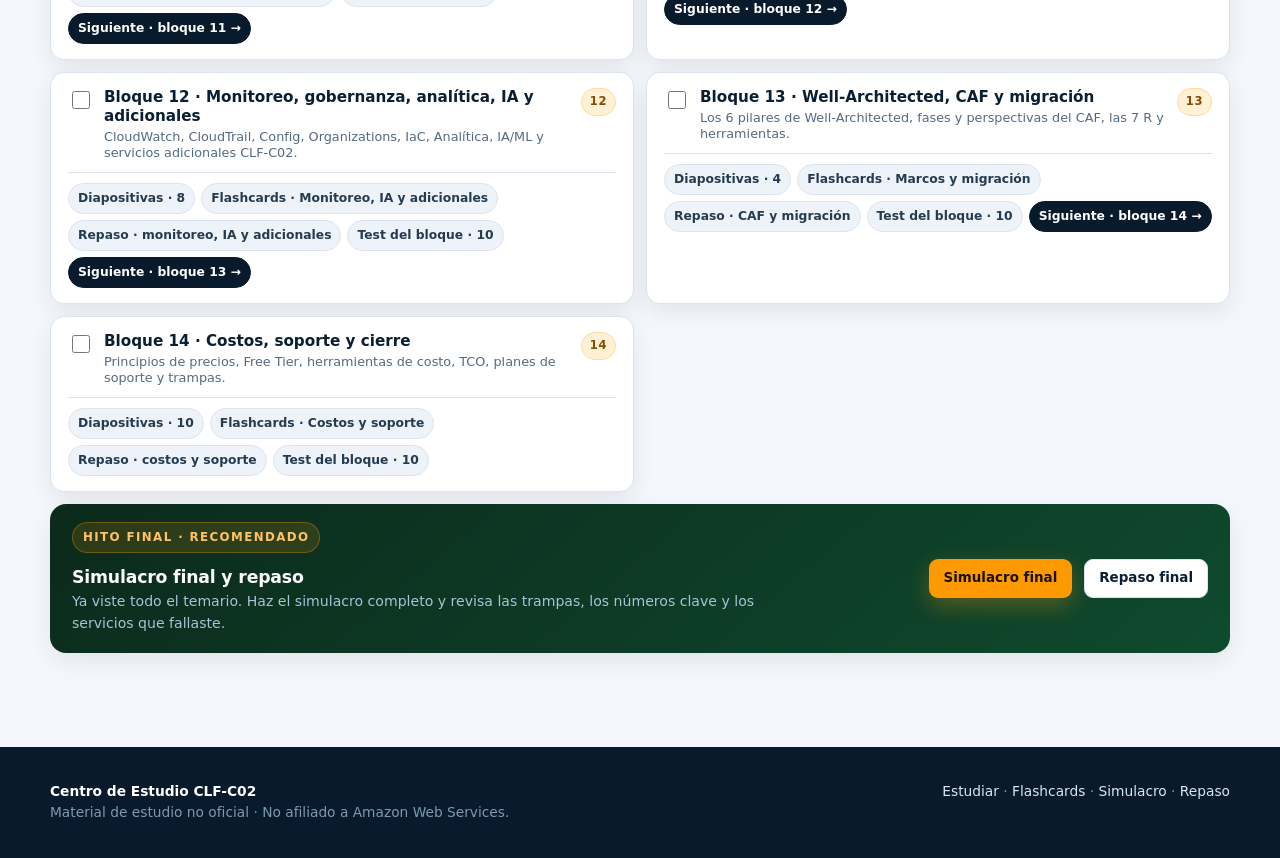
==== commit 433b3466: "Agrega mapa interactivo de servicios y completa combos CLF-C02 - Incorpora mapa con 21 categorías, 1" ====
--- a/Inicio_Estudio_AWS.html
+++ b/Inicio_Estudio_AWS.html
@@ -15,7 +15,7 @@
   <div class="card" style="max-width:520px;text-align:center;padding:36px 28px">
     <span class="pill orange" style="margin-bottom:12px">AWS Certified Cloud Practitioner · CLF-C02</span>
     <h1 style="font-size:1.6rem;margin:8px 0 10px">Centro de Estudio Interactivo</h1>
-    <p class="muted" style="margin-bottom:20px">Abriendo el panel principal de estudio (14 bloques, 69 diapositivas, 156 flashcards, simulador de 195 preguntas y hoja de repaso)...</p>
+    <p class="muted" style="margin-bottom:20px">Abriendo el panel principal de estudio (14 bloques, 69 diapositivas, 156 flashcards, mapa de servicios, simulador de 195 preguntas y hoja de repaso)...</p>
     <a class="btn primary" href="contenido/index.html">Entrar al Centro de Estudio →</a>
   </div>
 </main>
